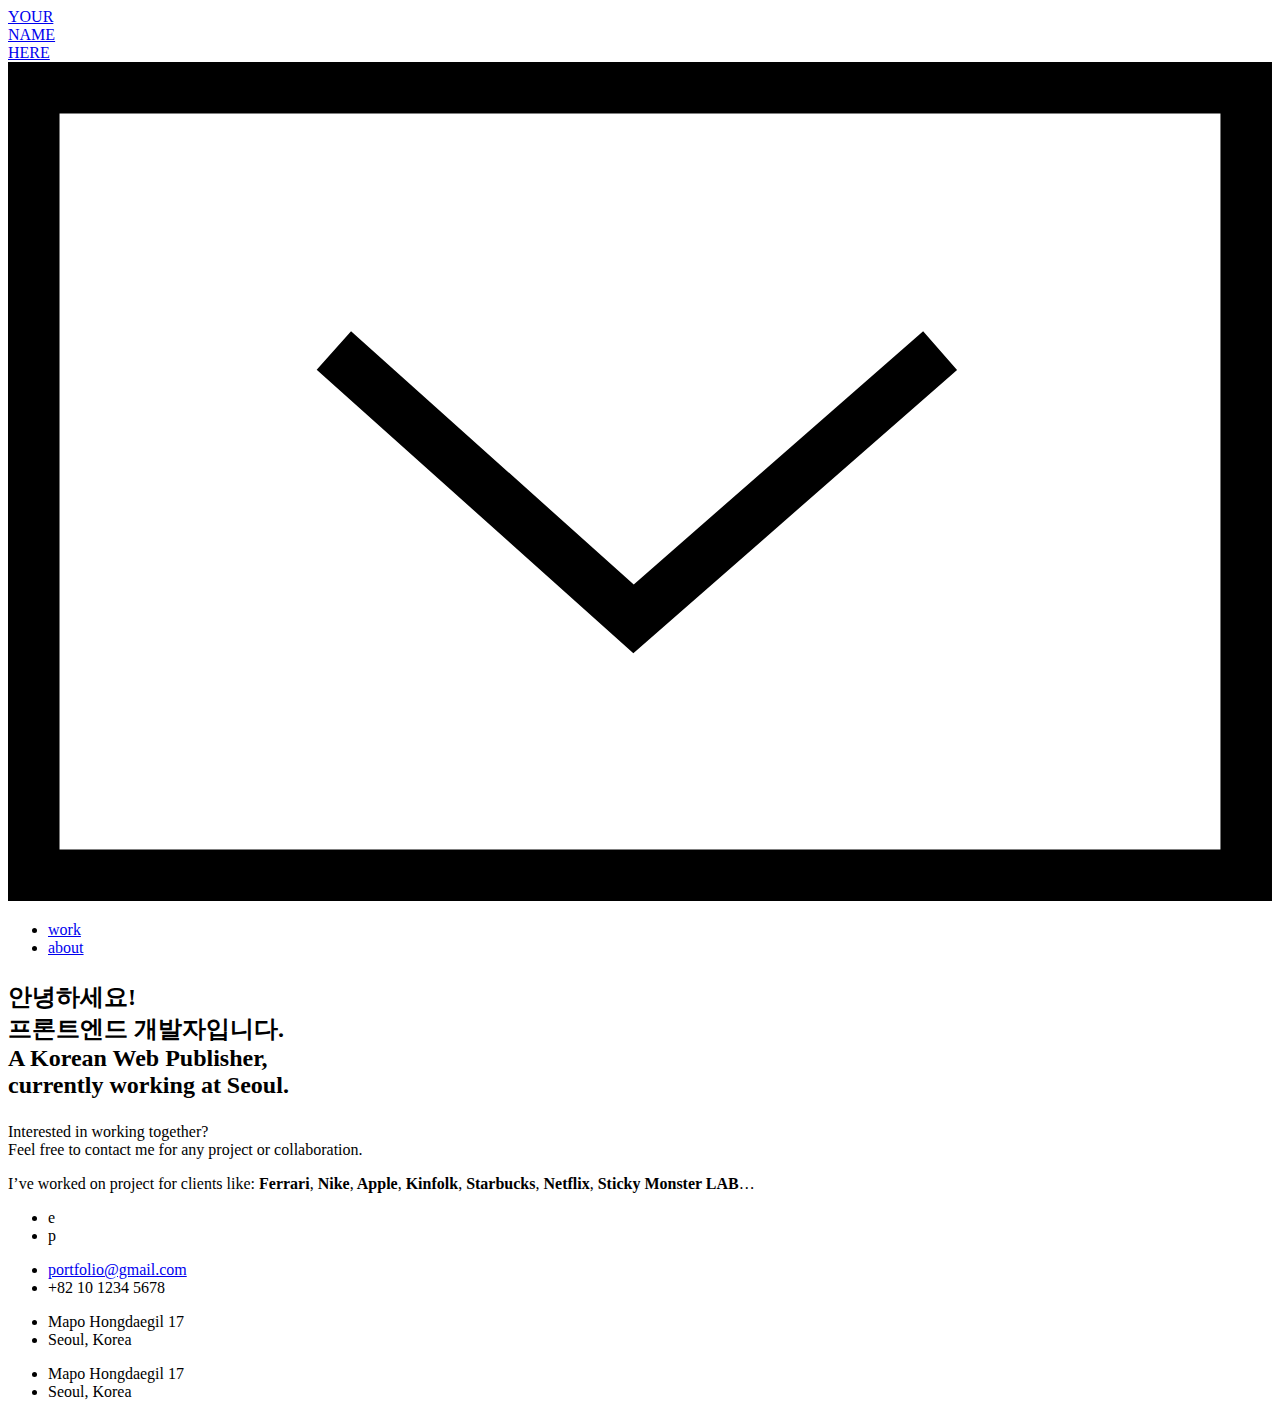
==== sub/about.html @ 7f15db1a "Add files via upload" ====
<!DOCTYPE html>
<html lang="en">
<head>
    <meta charset="UTF-8">
    <meta name="viewport" content="width=device-width, initial-scale=1.0">
    <title>about</title>
    <link rel="stylesheet" href="../css/common.css">
    <link rel="stylesheet" href="../css/about.css">
    <link rel="stylesheet" href="../css/works_yellow.css">

</head>
<body>
    <section id="hero">
        <div class="hero_bg_box"></div>
        <div class="home_link">
          <a href="../index.html">
            YOUR <br>
            NAME <br>
            HERE
          </a>
        </div>
        <div class="mail_link">
          <a href="../index.html">
            <svg version="1.1" id="Layer_1" xmlns="http://www.w3.org/2000/svg" xmlns:xlink="http://www.w3.org/1999/xlink" x="0px" y="0px" viewBox="0 0 294.4003906 195.4003906" style="enable-background:new 0 0 294.4003906 195.4003906;" xml:space="preserve">
              <g>
                <path class="st0" d="M0,0v195.4003906h294.4003906V0H0z M282.4003906,183.4003906H12V12h270.4003906V183.4003906z"></path>
                <polygon class="st0" points="221.0522461,71.7148438 213.1479492,62.6855469 145.7451172,121.6865234 79.902832,62.7304688
                  71.8979492,71.6699219 145.6552734,137.7138672 	"></polygon>
              </g>
              </svg>
          </a>
        </div>
        <div class="main_nav">
          <ul>
            <li class="nav_conts nav_work"><a href="./works.html">work</a></li>
            <li class="nav_conts nav_about"><a href="./about.html">about</a></li>
          </ul>
        </div>
      </section>


    <article id="about_wrap">
        <section id="top">
            <h2><p>안녕하세요! <br>프론트엔드 개발자입니다. <br>
                A Korean Web Publisher,<br>
                currently working at Seoul.</p>
            </h2>
        </section>

        <section class="middle">
            <div class="text">
                <div class="intro">
                    <p>Interested in working together?<br>
                    Feel free to contact me for any project or collaboration.</p>
                </div>
                <div class="body">
                    <p></p><p class="p1"><span class="s1">I’ve worked on project for clients like: <strong>Ferrari</strong>,<strong> Nike</strong>,<strong> Apple</strong>,<strong> Kinfolk</strong>,<strong> Starbucks</strong>,<strong> Netflix</strong>,<strong> Sticky Monster LAB</strong>…</span></p>
                    <p></p>
                </div>
            </div>          
            
            <div class="graphic">
                <!-- <img src="http://driesvanbroeck.be/wp-content/uploads/2017/07/About_Final_3.gif"> -->
            </div>

        </section>

        <section class="contact_wrap">
            <ul class="contact_1">
                <li>e</li>
                <li>p</li>
            </ul>
            <ul class="contact_2">
                <li><a href="mailto:vanbroeckdries@gmail.com">portfolio@gmail.com</a></li>
                <li>+82 10 1234 5678</li>
            </ul>
            <ul class="contact_3">
                <li>Mapo Hongdaegil 17</li>
                <li>Seoul, Korea</li>
            </ul>
        </section>
        <ul class="contact_4">
          <li>Mapo Hongdaegil 17</li>
          <li>Seoul, Korea</li>
        </ul>

    </article>
</body>
</html>
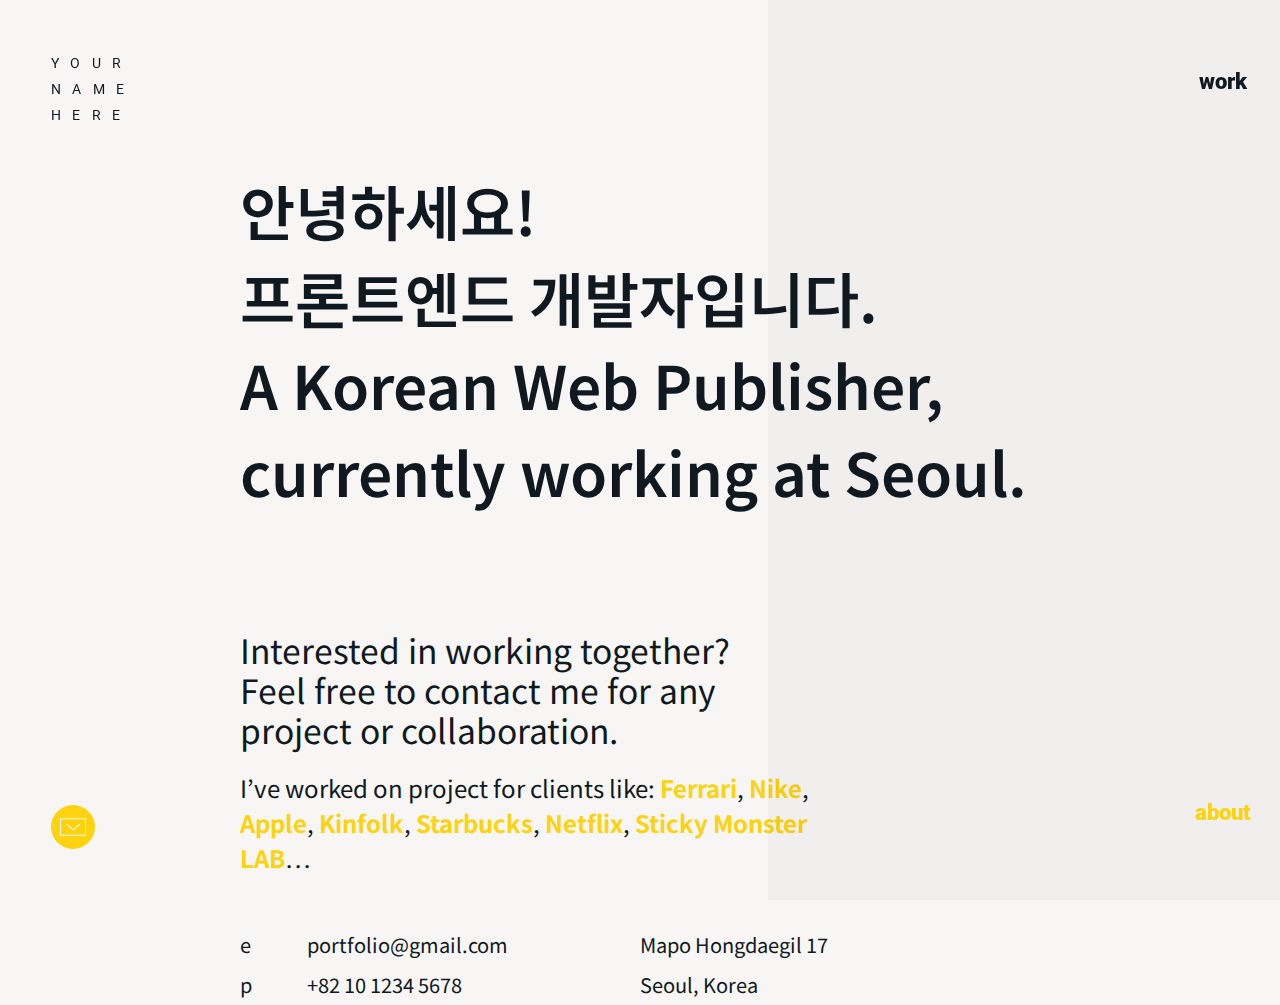
==== commit 89b393d2: "Add files via upload" ====
--- a/sub/about.html
+++ b/sub/about.html
@@ -6,7 +6,7 @@
     <title>about</title>
     <link rel="stylesheet" href="../css/common.css">
     <link rel="stylesheet" href="../css/about.css">
-    <link rel="stylesheet" href="../css/works_yellow.css">
+
 
 </head>
 <body>
--- a/css/common.css
+++ b/css/common.css
@@ -0,0 +1,189 @@
+@import url("https://fonts.googleapis.com/css2?family=Roboto:wght@400;500;700;900&display=swap");
+@import url("https://fonts.googleapis.com/css2?family=Noto+Sans+KR:wght@300;400;700&display=swap");
+
+/* font-family: 'Noto Sans KR', serif; */
+
+/* RESET CSS */
+* {
+  margin: 0;
+  padding: 0;
+  box-sizing: border-box;
+  -webkit-font-smoothing: antialiased;
+}
+ul,
+li {
+  list-style: none;
+}
+a {
+  text-decoration: none;
+  color: inherit;
+}
+div,
+header,
+nav,
+main,
+footer,
+section,
+article,
+ul,
+li {
+  margin: 0;
+  padding: 0;
+  box-sizing: border-box;
+}
+h1,
+h2,
+h3,
+h4,
+h5,
+h6 {
+  font-size: 100%;
+  font-weight: normal;
+}
+
+/* 공통 */
+
+body {
+  font-size: 1rem;
+  font-family: "Roboto", serif;
+  -webkit-font-smoothing: antialiased;
+  overflow: hidden;
+  background-color: var(--main-color);
+  width: 100vw;
+  height: 100vh;
+}
+
+/* ROOT */
+
+:root {
+  --item-gap: 6px;
+  --bg-main: rgba(245, 208, 66, 0.95);
+  --bg-accent: rgba(245, 208, 66, 0.95);
+
+  --main-color: #f7f6f5;
+  --sub-color: #003a84;
+  --accent-color: #FDD20E;
+  --white-color: #101820;
+}
+
+
+/* 공통 fixed 작업 */
+
+#hero {
+  width: 100%;
+  height: 100vh;
+  overflow: hidden;
+  position: relative;
+}
+
+.hero_bg_box {
+  width: 40%;
+  height: 100vh;
+  background-color: var(--white-color);
+  opacity: 0.03;
+  position: fixed;
+  top: 0;
+  right: 0;
+}
+
+.main_nav {
+  position: fixed;
+  top: 0;
+  right: 0;
+  height: 100vh;
+  width: 9vw;
+  border-left: 1px solid rgba(255, 255, 255, 0.1);
+}
+
+.nav_conts {
+  position: absolute;
+  color: var(--white-color);
+  text-align: left;
+  font-weight: 900;
+  font-size: 22px;
+}
+
+.nav_conts:hover {
+  color: var(--accent-color);
+}
+
+.nav_work {
+  top: 9%;
+  left: 50%;
+  transform: translate(-50%, -50%);
+}
+
+.nav_about {
+  bottom: 7%;
+  left: 50%;
+  transform: translate(-50%, -50%);
+}
+
+.home_link {
+  position: fixed;
+  top: 4vw;
+  left: 4vw;
+  font-size: 0.9rem;
+  font-weight: 400;
+  line-height: 1.8;
+  letter-spacing: 0.7rem;
+  text-transform: uppercase;
+}
+
+.home_link a {
+  color: var(--white-color);
+}
+
+.home_link a:hover {
+  color: var(--accent-color);
+  text-decoration: none;
+}
+
+.mail_link {
+  position: fixed;
+  bottom: 4vw;
+  left: 4vw;
+  width: 44px;
+  height: 44px;
+  background-color: var(--accent-color);
+  border-radius: 100%;
+}
+
+.mail_link a {
+  display: inline-flex;
+  justify-content: center;
+  align-items: center;
+  width: 100%;
+  height: 100%;
+}
+
+.mail_link a svg {
+  width: 60%;
+  height: 100%;
+  fill: var(--main-color);
+}
+
+.mail_link:hover {
+  background-color: var(--sub-color);
+}
+.mail_link:hover a svg {
+  fill: var(--accent-color);
+}
+
+@media screen and (max-width: 800px) {
+  .main_nav {
+    border: none;
+    padding-top: 4vw;
+    padding-right: 4vw;
+
+    box-sizing: content-box;
+  }
+  .nav_conts {
+    margin-top: 5px;
+    font-size: 18px;
+    position: relative;
+  }
+  .home_link {
+    font-size: 11.7px;
+  }
+}
--- a/css/about.css
+++ b/css/about.css
@@ -0,0 +1,156 @@
+body {
+    overflow-y: visible;
+    word-break: keep-all;
+}
+
+#hero {
+    width: 100%;
+    height: auto;
+    overflow: hidden;
+    position: relative;
+  }
+
+#about_wrap{
+    width: 100%;
+    height: 100%;
+    /* position: relative; */
+}
+#top{
+    /* position: absolute; */
+    width: 1200px;
+    margin: 96px auto;
+    padding: 24px 0 0;
+    text-align: left;
+    /* top: 100px; */
+    /* left: 300px;       */
+}
+#top h2{
+    font-size: 72px; 
+    font-weight: 600;
+    /* line-height: 100px; */
+    color:var(--white-color);
+    font-family: 'Noto Sans KR', serif; 
+}
+.intro{
+    margin: 20px auto;
+}
+.middle{        
+    /* position: absolute; */
+    width: 1200px;
+    height: auto;
+    display:flex;
+    justify-content: space-between;
+    margin: 0 auto 50px;
+    /* top: 600px; */
+    /* left: 300px; */
+}
+.nav_about a{
+    color: var(--accent-color);
+}
+.text{
+    width: 593px;
+}
+.intro p{
+    font-size: 33.6px;
+    line-height: 40px;
+    color:var(--white-color);
+    font-family: 'Noto Sans KR', serif; 
+
+}
+.body{
+    font-size: 24px;
+    color:var(--white-color);
+    font-family: 'Noto Sans KR', serif; 
+}
+.s1 strong{
+    color:var( --accent-color);
+}
+.graphic img{
+    width: 400px;
+}
+
+.contact_wrap{
+    /* position: absolute; */
+    margin: 0 auto;
+    width: 1200px;
+    height: auto;
+    display: flex;
+    justify-content: space-between;
+    font-size: 24px;
+    font-family: 'Noto Sans KR', serif; 
+    line-height: 40px;
+    color: var(--white-color);
+    /* top:1000px; */
+    /* left: 300px; */
+}
+
+.contact_1{
+    width: 100px;
+    text-align: left;
+}
+.contact_2{
+    width: 500px;
+    text-align: left;
+}
+.contact_3{
+    width: 600px;
+    text-align: left;
+}
+.contact_4{
+    margin: 0 auto;
+    width: 350px;
+    height: auto;
+    display: flex;
+    justify-content: space-between;
+    font-size: 20px;
+    line-height: 40px;
+    color: var(--white-color);    
+    text-align: left;
+    display: none;
+}
+.contact_2 li:first-child{
+    color:var(--point-color);
+}
+
+@media screen and (max-width: 1400px) {
+    #top{padding: 70px 200px 0;}
+    #top h2{font-size: 60px;}
+    
+    .middle{width: 800px;}
+    .graphic img{width: 350px;}
+
+    .contact_wrap{margin: 50px auto; width: 800px;font-size: 20px;}
+  }
+  
+@media screen and (max-width: 1100px) {
+    #top{padding: 70px 100px 0;   width: 900px;}
+    #top h2{font-size: 50px; }
+
+    .middle{width: 700px;}
+    .graphic img{width: 300px;}
+
+    .intro p{font-size: 30px;}
+
+    .contact_wrap{margin: 50px auto; width: 700px;}
+}
+
+@media screen and (max-width: 800px) {
+    #top{padding: 70px 100px 0;width:580px;}
+    #top h2{font-size: 40px;}
+
+    .middle{width: 380px; display: block;}
+    .graphic img{width: 350px;}
+
+    .intro p{font-size: 30px;}
+    .text{width: 400px;}
+
+    .contact_wrap{        
+        margin: 50px auto;
+        width: 350px;        
+        display: flex;        
+        font-size: 20px;        
+    }
+    .contact_3{display: none;}
+    .contact_4{display: block;}
+    
+}